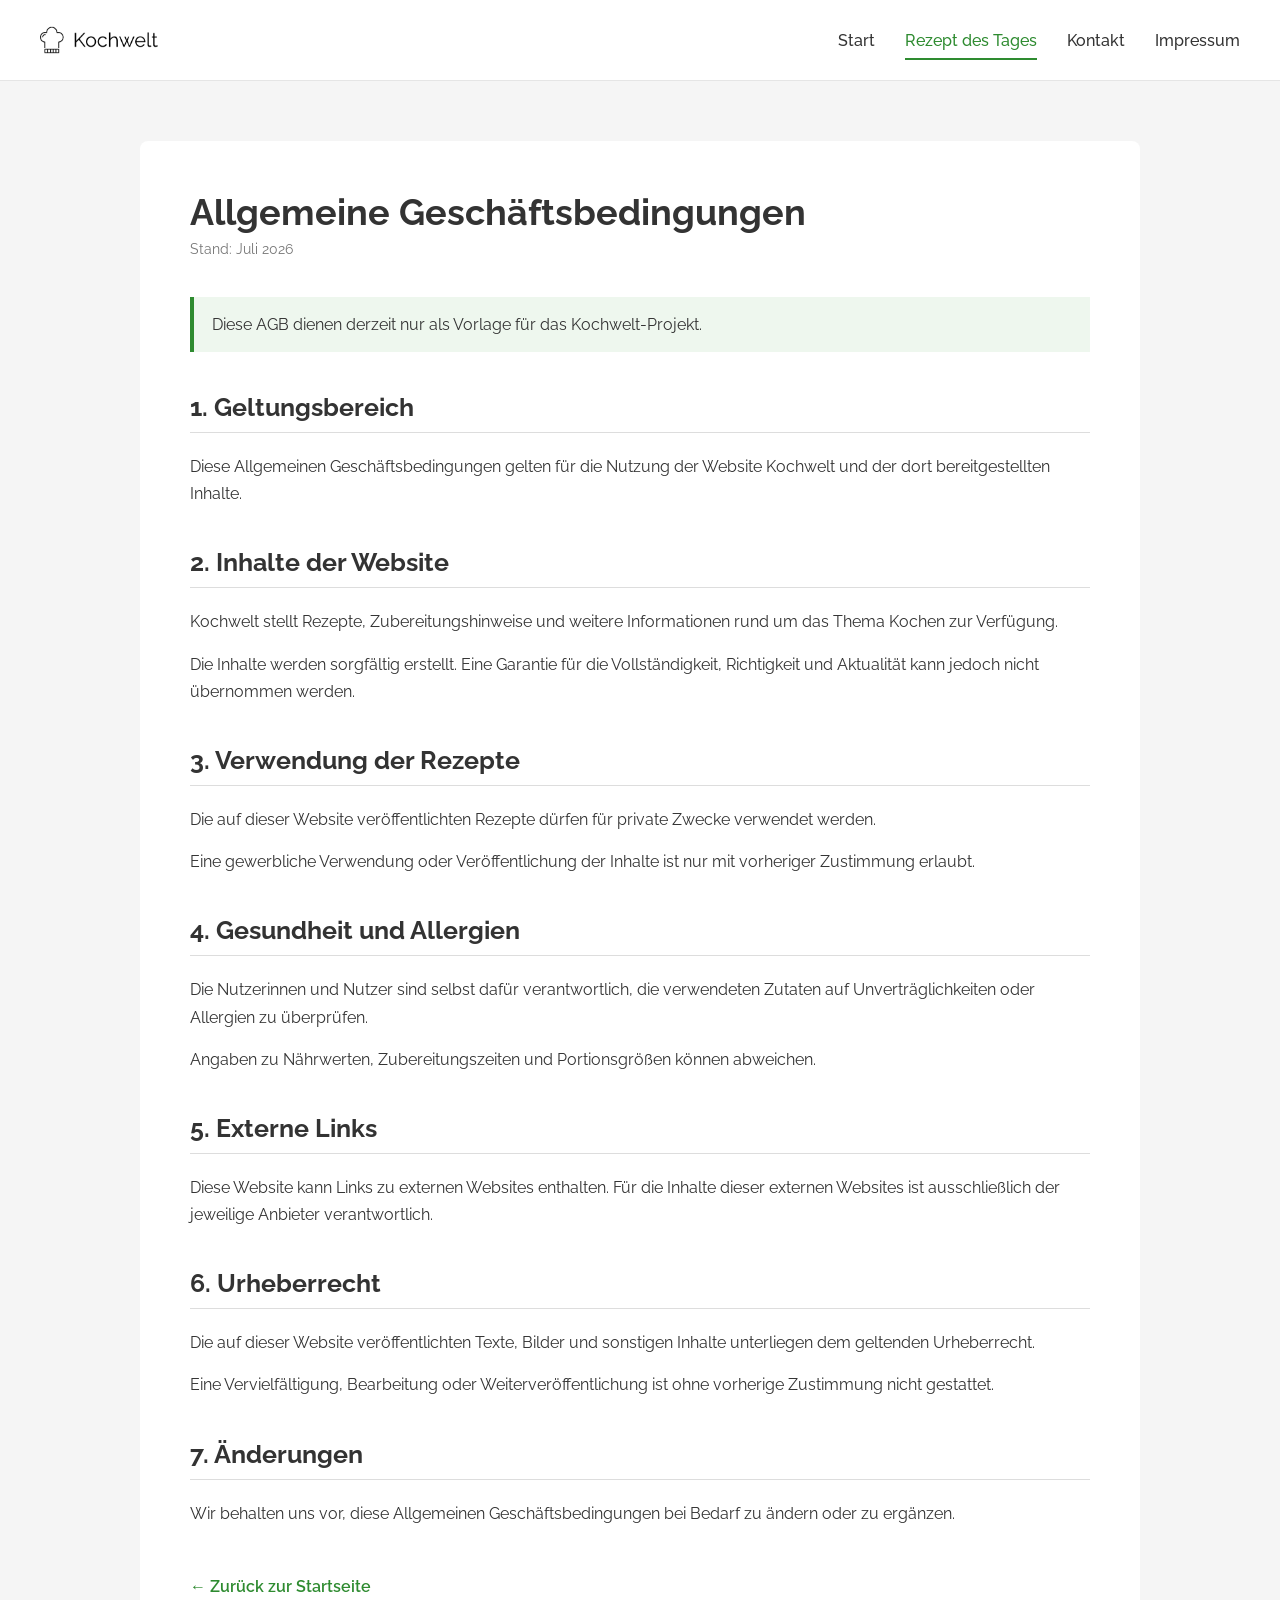
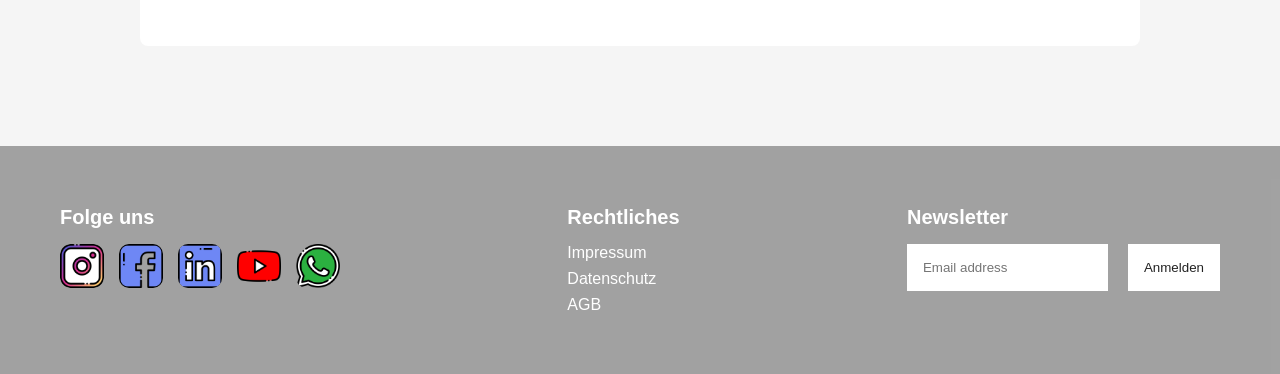
==== pages/agb.html @ c08551be "agb & datenschutz seiten 6 anpassungen mit href's" ====
<!doctype html>
<html lang="en">
  <head>
    <meta charset="UTF-8" />
    <meta name="viewport" content="width=device-width, initial-scale=1.0" />
    <title>Kochwelt - AGB's</title>
    <link rel="icon" type="image/svg+xml" href="../assets/img/logo_small.png" />
    <link rel="stylesheet" href="../css/style.css" />
    <link rel="stylesheet" href="../css/fonts.css" />
  </head>

  <body>
    <header>
      <nav class="navbar">
        <div class="nav-inner">
          <a href="../index.html" class="logo">
            <img src="../assets/img/logo.png" alt="Kochwelt" />
          </a>

          <ul class="nav-links">
            <li><a href="../index.html">Start</a></li>
            <li>
              <a href="./bestoftheday.html" class="active">Rezept des Tages</a>
            </li>
            <li><a href="./kontakt.html">Kontakt</a></li>
            <li><a href="./impressum.html">Impressum</a></li>
          </ul>
        </div>
      </nav>
    </header>

    <main class="rechtliches-main">
      <article class="rechtliches-container">
        <h1>Allgemeine Geschäftsbedingungen</h1>

        <p class="rechtliches-stand">Stand: Juli 2026</p>

        <div class="rechtliches-hinweis">
          Diese AGB dienen derzeit nur als Vorlage für das Kochwelt-Projekt.
        </div>

        <section class="rechtliches-abschnitt">
          <h2>1. Geltungsbereich</h2>

          <p>
            Diese Allgemeinen Geschäftsbedingungen gelten für die Nutzung der
            Website Kochwelt und der dort bereitgestellten Inhalte.
          </p>
        </section>

        <section class="rechtliches-abschnitt">
          <h2>2. Inhalte der Website</h2>

          <p>
            Kochwelt stellt Rezepte, Zubereitungshinweise und weitere
            Informationen rund um das Thema Kochen zur Verfügung.
          </p>

          <p>
            Die Inhalte werden sorgfältig erstellt. Eine Garantie für die
            Vollständigkeit, Richtigkeit und Aktualität kann jedoch nicht
            übernommen werden.
          </p>
        </section>

        <section class="rechtliches-abschnitt">
          <h2>3. Verwendung der Rezepte</h2>

          <p>
            Die auf dieser Website veröffentlichten Rezepte dürfen für private
            Zwecke verwendet werden.
          </p>

          <p>
            Eine gewerbliche Verwendung oder Veröffentlichung der Inhalte ist
            nur mit vorheriger Zustimmung erlaubt.
          </p>
        </section>

        <section class="rechtliches-abschnitt">
          <h2>4. Gesundheit und Allergien</h2>

          <p>
            Die Nutzerinnen und Nutzer sind selbst dafür verantwortlich, die
            verwendeten Zutaten auf Unverträglichkeiten oder Allergien zu
            überprüfen.
          </p>

          <p>
            Angaben zu Nährwerten, Zubereitungszeiten und Portionsgrößen können
            abweichen.
          </p>
        </section>

        <section class="rechtliches-abschnitt">
          <h2>5. Externe Links</h2>

          <p>
            Diese Website kann Links zu externen Websites enthalten. Für die
            Inhalte dieser externen Websites ist ausschließlich der jeweilige
            Anbieter verantwortlich.
          </p>
        </section>

        <section class="rechtliches-abschnitt">
          <h2>6. Urheberrecht</h2>

          <p>
            Die auf dieser Website veröffentlichten Texte, Bilder und sonstigen
            Inhalte unterliegen dem geltenden Urheberrecht.
          </p>

          <p>
            Eine Vervielfältigung, Bearbeitung oder Weiterveröffentlichung ist
            ohne vorherige Zustimmung nicht gestattet.
          </p>
        </section>

        <section class="rechtliches-abschnitt">
          <h2>7. Änderungen</h2>

          <p>
            Wir behalten uns vor, diese Allgemeinen Geschäftsbedingungen bei
            Bedarf zu ändern oder zu ergänzen.
          </p>
        </section>

        <a class="rechtliches-zurück" href="../index.html">
          ← Zurück zur Startseite
        </a>
      </article>
    </main>

    <footer class="footer">
      <!-- Social Media -->
      <div class="footer-bereich">
        <h4>Folge uns</h4>

        <div class="footer-icons">
          <a href="https://www.instagram.com/" target="_blank"
            ><img src="../assets/img/instagram.png" alt="Instagram"
          /></a>
          <a href="https://www.facebook.com/" target="_blank"
            ><img src="../assets/img/facebook.png" alt="Facebook"
          /></a>
          <a href="https://www.linkedin.com/" target="_blank"
            ><img src="../assets/img/linkedin.png" alt="LinkedIn"
          /></a>
          <a href="https://youtube.com/" target="_blank"
            ><img src="../assets/img/youtube.png" alt="YouTube"
          /></a>
          <a href="https://www.whatsapp.com/?lang=de" target="_blank"
            ><img src="../assets/img/whatsapp.png" alt="WhatsApp"
          /></a>
        </div>
      </div>

      <!-- Rechtliches -->
      <div class="footer-bereich">
        <h4>Rechtliches</h4>

        <ul class="rechtliches-liste">
          <li>
            <a href="./impressum.html">Impressum</a>
          </li>
          <li>
            <a href="./datenschutz.html">Datenschutz</a>
          </li>
          <li><a href="./agb.html"> AGB</a></li>
        </ul>
      </div>

      <!-- Newsletter -->
      <div class="footer-bereich">
        <h4>Newsletter</h4>

        <form class="footer-form">
          <input required type="email" placeholder="Email address" />

          <button type="submit">Anmelden</button>
        </form>
      </div>
    </footer>
  </body>
</html>
---- css/style.css ----
* {
  margin: 0;
  padding: 0;
  box-sizing: border-box;
}

/* ---------- Header ---------- */
.navbar {
  position: static;
  background-color: #ffffff;
  border-bottom: 1px solid #e5e5e5;
  font-family: "Raleway", sans-serif;
}

.nav-inner {
  display: flex;
  align-items: center;
  justify-content: space-between;
  max-width: 1440px;
  margin: 0 auto;
  padding: 0 40px;
  height: 80px;
}

.logo {
  display: flex;
  align-items: center;
  text-decoration: none;
}

.logo img {
  height: 40px;
}

.nav-links {
  display: flex;
  align-items: center;
  gap: 30px;
  list-style: none;
  margin: 0;
  padding: 0;
}

.nav-links a {
  text-decoration: none;
  color: #333333;
  font-size: 16px;
  font-weight: 500;
  padding-bottom: 8px;
}

.nav-links a.active {
  color: #2e8b30;
  border-bottom: 2px solid #2e8b30;
}

/* ---------- Footer ---------- */

.footer {
  display: flex;
  justify-content: space-between;
  gap: 40px;
  background-color: rgb(122, 122, 122, 0.7);
  color: white;
  padding: 60px;
  font-family: "Gill Sans", "Gill Sans MT", Calibri, "Trebuchet MS", sans-serif;
}

/* Die einzelnen Bereiche im Footer */
.footer-bereich {
  display: flex;
  flex-direction: column;
  gap: 15px;
}

/* Überschriften */
.footer-bereich h4 {
  margin: 0;
  font-size: 20px;
}

/* Social-Media-Icons nebeneinander */
.footer-icons {
  display: flex;
  gap: 15px;
}

/* Alle Bilder innerhalb von footer-icons */
.footer-icons img {
  width: 44px;
  height: 44px;
}

/* Aufzählungszeichen entfernen */
.rechtliches-liste {
  display: flex;
  flex-direction: column;
  gap: 8px;
  list-style: none;
}

/* Unterstreichung entfernen und Schriftfarbe ändern */
.rechtliches-liste a {
  color: white;
  text-decoration: none;
}

/* Eingabefeld und Button nebeneinander */
.footer-form {
  display: flex;
  gap: 20px;
}

.footer-form input {
  padding: 16px;
  border: none;
}

.footer-form button {
  padding: 10px 16px;
  border: none;
  background-color: white;
  color: #222;
  cursor: pointer;
}
/*MAIN-BEREICH*/

body {
  font-family: "raleway", sans-serif;
  box-sizing: border-box;
  margin: 0;
  display: flex;
  flex-direction: column;
  min-height: 100vh;
}
main {
  flex: 1;
}
img {
  border-radius: 10px;
}

.hero {
  margin-top: 30px;
  display: flex;
  justify-content: space-between;
  align-items: center;
  gap: 30px;
  padding-inline: max(120px, calc(50% - 720px));
}

.picture-croissant {
  width: 45%;
  height: 270px;
  object-fit: cover;
}
.hero-text {
  width: 55%;
  display: flex;
  flex-direction: column;
  justify-content: space-between;
}
.heading-hero {
  font-family: raleway;
}
.text-hero {
  font-family: raleway;
  margin-bottom: 70px;
}
.button-hero {
  font-family: raleway;
  text-decoration: none;
  background-color: #008000eb;
  color: white;
  padding: 8px;
  display: inline-block;
  width: 40%;
  text-align: center;
}

.heading-section {
  font-family: raleway;
  text-align: center;
}
.picture-section {
  width: 100%;
  height: 250px;
  object-fit: cover;
}
.recipe-section {
  margin-top: 60px;
  height: 70dvh;
  background-color: #8080805e;
  padding-inline: max(120px, calc(50% - 720%));
  display: flex;
  flex-direction: column;
  justify-content: space-around;
  align-items: center;
}

.picture-box {
  display: flex;
  align-items: center;
  gap: 90px;
}
.picture-link {
  display: block;
  text-decoration: none;
  font-family: raleway;
  text-align: center;
  width: 100%;
}
.picture-text {
  text-align: center;
  width: 100%;
  font-family: raleway;
}
.wok-section {
  margin-top: 30px;
  padding-inline: max(120px, calc(50% - 720px));
}
.heading-wok {
  font-family: raleway;
  text-align: center;
}
.wok-box {
  display: flex;
  justify-content: space-between;
  align-items: center;
}
.picture-wok {
  width: 30%;
  height: 250px;
  object-fit: cover;
}

/* ---------- Anfang Rezeptseite Brokkoli-Auflauf  ---------- */

.rezept-main {
  max-width: 1000px;
  margin: 0 auto;
  padding: 60px 40px 100px 40px;
  font-family: "Raleway", sans-serif;
  color: #333333;
}

.rezept-titel {
  font-size: 36px;
  font-weight: 700;
  margin-bottom: 30px;
}

.rezept-bild {
  width: 100%;
  max-height: 400px;
  object-fit: cover;
  border-radius: 8px;
  margin-bottom: 30px;
}

.rezept-meta {
  display: flex;
  gap: 15px;
  margin-bottom: 30px;
}

.meta-item {
  background-color: #f0f0f0;
  border-radius: 20px;
  padding: 8px 16px;
  font-size: 14px;
  color: #555555;
}

.rezept-trenner {
  border: none;
  border-top: 1px solid #e5e5e5;
  margin-bottom: 30px;
}

.portionen-bereich {
  display: flex;
  align-items: center;
  gap: 15px;
  margin-bottom: 30px;
}

.portionen-bereich label {
  font-size: 16px;
}

.portionen-input {
  width: 60px;
  padding: 10px;
  border: 1px solid #cccccc;
  border-radius: 4px;
  text-align: center;
  font-size: 16px;
}

.portionen-btn {
  padding: 10px 24px;
  border: none;
  border-radius: 4px;
  background-color: #2e8b30;
  color: white;
  font-weight: 600;
  cursor: pointer;
}

.zutaten-liste {
  list-style: none;
  margin-bottom: 40px;
}

.zutaten-liste li {
  background-color: #f0f0f0;
  padding: 16px 20px;
  margin-bottom: 10px;
  border-radius: 4px;
  font-size: 16px;
}

.zubereitung-titel {
  font-size: 26px;
  font-weight: 700;
  margin-bottom: 20px;
}

.zeit-info-box {
  display: flex;
  gap: 40px;
  background-color: #f5f5f5;
  border-radius: 8px;
  padding: 20px 30px;
  margin-bottom: 40px;
}

.zeit-info-item {
  display: flex;
  align-items: center;
  gap: 12px;
}

.zeit-icon {
  font-size: 20px;
}

.zeit-info-text {
  display: flex;
  flex-direction: column;
}

.zeit-info-text strong {
  font-size: 16px;
  color: #333333;
}

.zeit-label {
  font-size: 13px;
  color: #777777;
}

.zubereitung-schritte {
  list-style: none;
  margin-bottom: 40px;
}

.zubereitung-schritte li {
  display: flex;
  gap: 20px;
  margin-bottom: 30px;
}

.schritt-nummer {
  flex-shrink: 0;
  width: 32px;
  height: 32px;
  border-radius: 50%;
  background-color: #d9e8d9;
  color: #414241;
  font-weight: 700;
  display: flex;
  align-items: center;
  justify-content: center;
}

.zubereitung-schritte p {
  font-size: 16px;
  line-height: 1.6;
  padding-top: 4px;
}

.autor-titel {
  font-size: 20px;
  font-weight: 700;
  margin-bottom: 20px;
}

.autor-bereich {
  display: flex;
  align-items: center;
  gap: 15px;
}

.autor-avatar {
  width: 60px;
  height: 60px;
  border-radius: 50%;
  object-fit: cover;
  background-color: #d9d9d9;
}

.autor-name {
  font-size: 18px;
  color: #333333;
}

/* ---------- ^^^^ Ende Rezeptseite Brokkoli-Auflauf  ^^^^  ---------- */

/* ---------- Anfang Kontaktseite ---------- */

.kontakt-main {
  display: flex;
  align-items: center;
}

.kontakt-section {
  width: 100%;
  display: flex;
  justify-content: center;
  padding: 40px;
}

.kontakt-box {
  width: 100%;
  max-width: 600px;
  background-color: #dddddd;
  border-radius: 8px;
  padding: 40px;
}

.kontakt-titel {
  font-family: "Raleway", sans-serif;
  font-size: 26px;
  font-weight: 700;
  color: #222222;
  margin-bottom: 30px;
}

.kontakt-form {
  display: flex;
  flex-direction: column;
  gap: 25px;
}

.form-group {
  display: flex;
  flex-direction: column;
  gap: 8px;
}

.form-group label {
  font-family: "Raleway", sans-serif;
  font-size: 15px;
  color: #333333;
}

.form-group input,
.form-group textarea {
  font-family: "Raleway", sans-serif;
  font-size: 15px;
  padding: 12px;
  border: none;
  border-radius: 4px;
  background-color: #ffffff;
  resize: vertical;
}

.kontakt-button {
  align-self: flex-start;
  font-family: "Raleway", sans-serif;
  padding: 12px 30px;
  border: none;
  border-radius: 4px;
  background-color: #2e8b30;
  color: white;
  font-weight: 600;
  cursor: pointer;
}

/* ---------- ^^^^ Ende Kontaktseite ^^^^ ---------- */

/* ---------- Anfang rechtliche Seiten ---------- */

.rechtliches-main {
  width: 100%;
  padding: 60px 40px 100px;
  background-color: #f5f5f5;
}

.rechtliches-container {
  width: 100%;
  max-width: 1000px;
  margin: auto;
  padding: 50px;
  background-color: #ffffff;
  border-radius: 8px;
  color: #333333;
}

.rechtliches-container h1 {
  margin-bottom: 8px;
  font-size: 36px;
  font-weight: 700;
}

.rechtliches-stand {
  margin-bottom: 40px;
  color: #777777;
  font-size: 14px;
}

.rechtliches-abschnitt {
  margin-bottom: 40px;
}

.rechtliches-abschnitt h2 {
  margin-bottom: 20px;
  padding-bottom: 10px;
  border-bottom: 1px solid #dddddd;
  font-size: 25px;
  font-weight: 700;
}

.rechtliches-abschnitt h3 {
  margin-bottom: 15px;
  font-size: 19px;
}

.rechtliches-abschnitt p {
  margin-bottom: 15px;
  line-height: 1.7;
}

.rechtliches-abschnitt ul {
  margin-bottom: 15px;
  padding-left: 25px;
}

.rechtliches-abschnitt li {
  margin-bottom: 8px;
  line-height: 1.6;
}

.kontakt-daten {
  padding: 20px;
  border-left: 4px solid #2e8b30;
  background-color: #f0f0f0;
  font-style: normal;
  line-height: 1.7;
}

.kontakt-daten a {
  color: #2e8b30;
  text-decoration: none;
}

.kontakt-daten a:hover {
  text-decoration: underline;
}

.rechtliches-hinweis {
  margin-bottom: 40px;
  padding: 18px;
  border-left: 4px solid #2e8b30;
  background-color: #eef7ee;
}

.rechtliches-zurück {
  display: inline-block;
  margin-top: 10px;
  color: #2e8b30;
  font-weight: 600;
  text-decoration: none;
}

.rechtliches-zurück:hover {
  text-decoration: underline;
}

/* ---------- Ende rechtliche Seiten ---------- */
---- css/fonts.css ----
/* raleway-100 - latin */
@font-face {
  font-display: swap; /* Check https://developer.mozilla.org/en-US/docs/Web/CSS/@font-face/font-display for other options. */
  font-family: 'Raleway';
  font-style: normal;
  font-weight: 100;
  src: url('../assets/fonts/raleway-v37-latin-100.woff2') format('woff2'); /* Chrome 36+, Opera 23+, Firefox 39+, Safari 12+, iOS 10+ */
}
/* raleway-100italic - latin */
@font-face {
  font-display: swap; /* Check https://developer.mozilla.org/en-US/docs/Web/CSS/@font-face/font-display for other options. */
  font-family: 'Raleway';
  font-style: italic;
  font-weight: 100;
  src: url('../assets/fonts/raleway-v37-latin-100italic.woff2') format('woff2'); /* Chrome 36+, Opera 23+, Firefox 39+, Safari 12+, iOS 10+ */
}
/* raleway-200 - latin */
@font-face {
  font-display: swap; /* Check https://developer.mozilla.org/en-US/docs/Web/CSS/@font-face/font-display for other options. */
  font-family: 'Raleway';
  font-style: normal;
  font-weight: 200;
  src: url('../assets/fonts/raleway-v37-latin-200.woff2') format('woff2'); /* Chrome 36+, Opera 23+, Firefox 39+, Safari 12+, iOS 10+ */
}
/* raleway-200italic - latin */
@font-face {
  font-display: swap; /* Check https://developer.mozilla.org/en-US/docs/Web/CSS/@font-face/font-display for other options. */
  font-family: 'Raleway';
  font-style: italic;
  font-weight: 200;
  src: url('../assets/fonts/raleway-v37-latin-200italic.woff2') format('woff2'); /* Chrome 36+, Opera 23+, Firefox 39+, Safari 12+, iOS 10+ */
}
/* raleway-300 - latin */
@font-face {
  font-display: swap; /* Check https://developer.mozilla.org/en-US/docs/Web/CSS/@font-face/font-display for other options. */
  font-family: 'Raleway';
  font-style: normal;
  font-weight: 300;
  src: url('../assets/fonts/raleway-v37-latin-300.woff2') format('woff2'); /* Chrome 36+, Opera 23+, Firefox 39+, Safari 12+, iOS 10+ */
}
/* raleway-300italic - latin */
@font-face {
  font-display: swap; /* Check https://developer.mozilla.org/en-US/docs/Web/CSS/@font-face/font-display for other options. */
  font-family: 'Raleway';
  font-style: italic;
  font-weight: 300;
  src: url('../assets/fonts/raleway-v37-latin-300italic.woff2') format('woff2'); /* Chrome 36+, Opera 23+, Firefox 39+, Safari 12+, iOS 10+ */
}
/* raleway-regular - latin */
@font-face {
  font-display: swap; /* Check https://developer.mozilla.org/en-US/docs/Web/CSS/@font-face/font-display for other options. */
  font-family: 'Raleway';
  font-style: normal;
  font-weight: 400;
  src: url('../assets/fonts/raleway-v37-latin-regular.woff2') format('woff2'); /* Chrome 36+, Opera 23+, Firefox 39+, Safari 12+, iOS 10+ */
}
/* raleway-italic - latin */
@font-face {
  font-display: swap; /* Check https://developer.mozilla.org/en-US/docs/Web/CSS/@font-face/font-display for other options. */
  font-family: 'Raleway';
  font-style: italic;
  font-weight: 400;
  src: url('../assets/fonts/raleway-v37-latin-italic.woff2') format('woff2'); /* Chrome 36+, Opera 23+, Firefox 39+, Safari 12+, iOS 10+ */
}
/* raleway-500 - latin */
@font-face {
  font-display: swap; /* Check https://developer.mozilla.org/en-US/docs/Web/CSS/@font-face/font-display for other options. */
  font-family: 'Raleway';
  font-style: normal;
  font-weight: 500;
  src: url('../assets/fonts/raleway-v37-latin-500.woff2') format('woff2'); /* Chrome 36+, Opera 23+, Firefox 39+, Safari 12+, iOS 10+ */
}
/* raleway-500italic - latin */
@font-face {
  font-display: swap; /* Check https://developer.mozilla.org/en-US/docs/Web/CSS/@font-face/font-display for other options. */
  font-family: 'Raleway';
  font-style: italic;
  font-weight: 500;
  src: url('../assets/fonts/raleway-v37-latin-500italic.woff2') format('woff2'); /* Chrome 36+, Opera 23+, Firefox 39+, Safari 12+, iOS 10+ */
}
/* raleway-600 - latin */
@font-face {
  font-display: swap; /* Check https://developer.mozilla.org/en-US/docs/Web/CSS/@font-face/font-display for other options. */
  font-family: 'Raleway';
  font-style: normal;
  font-weight: 600;
  src: url('../assets/fonts/raleway-v37-latin-600.woff2') format('woff2'); /* Chrome 36+, Opera 23+, Firefox 39+, Safari 12+, iOS 10+ */
}
/* raleway-600italic - latin */
@font-face {
  font-display: swap; /* Check https://developer.mozilla.org/en-US/docs/Web/CSS/@font-face/font-display for other options. */
  font-family: 'Raleway';
  font-style: italic;
  font-weight: 600;
  src: url('../assets/fonts/raleway-v37-latin-600italic.woff2') format('woff2'); /* Chrome 36+, Opera 23+, Firefox 39+, Safari 12+, iOS 10+ */
}
/* raleway-700 - latin */
@font-face {
  font-display: swap; /* Check https://developer.mozilla.org/en-US/docs/Web/CSS/@font-face/font-display for other options. */
  font-family: 'Raleway';
  font-style: normal;
  font-weight: 700;
  src: url('../assets/fonts/raleway-v37-latin-700.woff2') format('woff2'); /* Chrome 36+, Opera 23+, Firefox 39+, Safari 12+, iOS 10+ */
}
/* raleway-700italic - latin */
@font-face {
  font-display: swap; /* Check https://developer.mozilla.org/en-US/docs/Web/CSS/@font-face/font-display for other options. */
  font-family: 'Raleway';
  font-style: italic;
  font-weight: 700;
  src: url('../assets/fonts/raleway-v37-latin-700italic.woff2') format('woff2'); /* Chrome 36+, Opera 23+, Firefox 39+, Safari 12+, iOS 10+ */
}
/* raleway-800 - latin */
@font-face {
  font-display: swap; /* Check https://developer.mozilla.org/en-US/docs/Web/CSS/@font-face/font-display for other options. */
  font-family: 'Raleway';
  font-style: normal;
  font-weight: 800;
  src: url('../assets/fonts/raleway-v37-latin-800.woff2') format('woff2'); /* Chrome 36+, Opera 23+, Firefox 39+, Safari 12+, iOS 10+ */
}
/* raleway-800italic - latin */
@font-face {
  font-display: swap; /* Check https://developer.mozilla.org/en-US/docs/Web/CSS/@font-face/font-display for other options. */
  font-family: 'Raleway';
  font-style: italic;
  font-weight: 800;
  src: url('../assets/fonts/raleway-v37-latin-800italic.woff2') format('woff2'); /* Chrome 36+, Opera 23+, Firefox 39+, Safari 12+, iOS 10+ */
}
/* raleway-900 - latin */
@font-face {
  font-display: swap; /* Check https://developer.mozilla.org/en-US/docs/Web/CSS/@font-face/font-display for other options. */
  font-family: 'Raleway';
  font-style: normal;
  font-weight: 900;
  src: url('../assets/fonts/raleway-v37-latin-900.woff2') format('woff2'); /* Chrome 36+, Opera 23+, Firefox 39+, Safari 12+, iOS 10+ */
}
/* raleway-900italic - latin */
@font-face {
  font-display: swap; /* Check https://developer.mozilla.org/en-US/docs/Web/CSS/@font-face/font-display for other options. */
  font-family: 'Raleway';
  font-style: italic;
  font-weight: 900;
  src: url('../assets/fonts/raleway-v37-latin-900italic.woff2') format('woff2'); /* Chrome 36+, Opera 23+, Firefox 39+, Safari 12+, iOS 10+ */
}
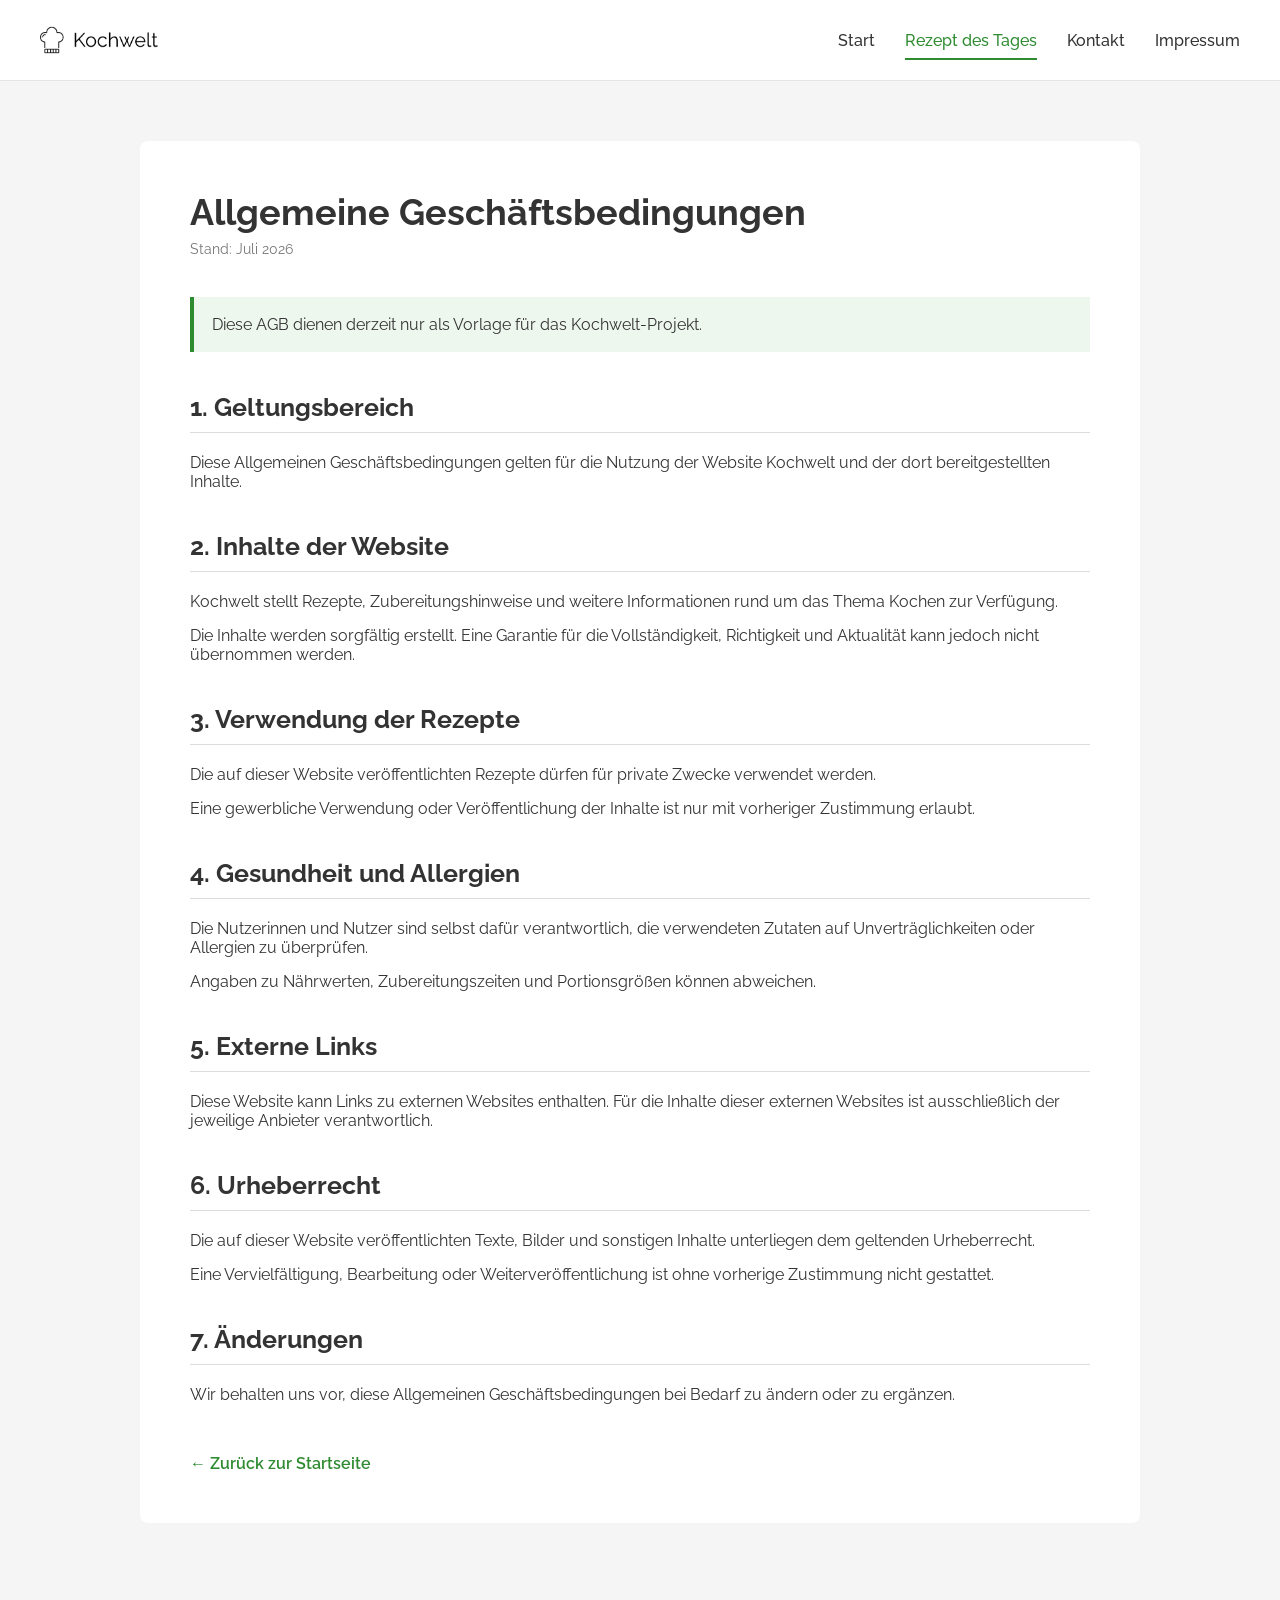
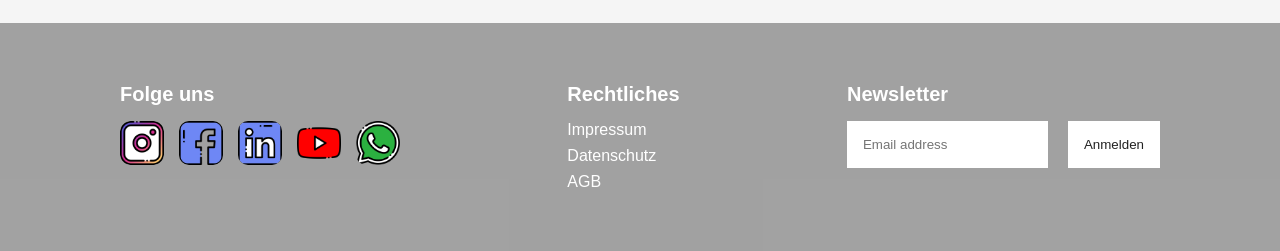
==== commit 46f0d225: "add Burger-menue" ====
--- a/pages/agb.html
+++ b/pages/agb.html
@@ -17,6 +17,13 @@
             <img src="../assets/img/logo.png" alt="Kochwelt" />
           </a>
 
+          <input type="checkbox" id="nav-toggle" class="nav-toggle" hidden />
+          <label for="nav-toggle" class="burger" aria-label="Menü öffnen/schließen">
+            <span></span>
+            <span></span>
+            <span></span>
+          </label>
+          <label for="nav-toggle" class="nav-overlay"></label>
           <ul class="nav-links">
             <li><a href="../index.html">Start</a></li>
             <li>
--- a/css/style.css
+++ b/css/style.css
@@ -2,6 +2,16 @@
   margin: 0;
   padding: 0;
   box-sizing: border-box;
+}
+
+/* Kein horizontales Scrollen + Bilder nie breiter als ihr Container */
+html,
+body {
+  overflow-x: hidden;
+}
+
+img {
+  max-width: 100%;
 }
 
 /* ---------- Header ---------- */
@@ -54,6 +64,13 @@
   border-bottom: 2px solid #2e8b30;
 }
 
+/* Burger-Menü: auf Desktop komplett ausgeblendet */
+.nav-toggle,
+.burger,
+.nav-overlay {
+  display: none;
+}
+
 /* ---------- Footer ---------- */
 
 .footer {
@@ -62,7 +79,8 @@
   gap: 40px;
   background-color: rgb(122, 122, 122, 0.7);
   color: white;
-  padding: 60px;
+  padding-block: 60px;
+  padding-inline: max(120px, calc(50% - 720px));
   font-family: "Gill Sans", "Gill Sans MT", Calibri, "Trebuchet MS", sans-serif;
 }
 
@@ -83,6 +101,7 @@
 .footer-icons {
   display: flex;
   gap: 15px;
+  flex-wrap: wrap;
 }
 
 /* Alle Bilder innerhalb von footer-icons */
@@ -114,6 +133,7 @@
 .footer-form input {
   padding: 16px;
   border: none;
+  min-width: 0;
 }
 
 .footer-form button {
@@ -160,8 +180,9 @@
   flex-direction: column;
   justify-content: space-between;
 }
-.heading-hero {
-  font-family: raleway;
+.heading-hero{
+    font-family: raleway;
+
 }
 .text-hero {
   font-family: raleway;
@@ -187,15 +208,16 @@
   height: 250px;
   object-fit: cover;
 }
-.recipe-section {
-  margin-top: 60px;
-  height: 70dvh;
-  background-color: #8080805e;
-  padding-inline: max(120px, calc(50% - 720%));
-  display: flex;
-  flex-direction: column;
-  justify-content: space-around;
-  align-items: center;
+.recipe-section{
+    margin-top: 60px;
+    padding-block: 60px;
+    background-color: #8080805e;
+    padding-inline: max(120px, calc(50% - 720px));
+    display: flex;
+    flex-direction: column;
+    justify-content: center;
+    align-items: center;
+    gap: 40px;
 }
 
 .picture-box {
@@ -215,23 +237,203 @@
   width: 100%;
   font-family: raleway;
 }
-.wok-section {
-  margin-top: 30px;
-  padding-inline: max(120px, calc(50% - 720px));
+.wok-section{
+    margin-top: 30px;
+    margin-bottom: 60px;
+    padding-inline: max(120px, calc(50% - 720px));
 }
 .heading-wok {
   font-family: raleway;
   text-align: center;
 }
-.wok-box {
-  display: flex;
-  justify-content: space-between;
-  align-items: center;
+.wok-box{
+    display: flex;
+    justify-content: space-between;
+    align-items: center;
+    gap: 30px;
 }
 .picture-wok {
   width: 30%;
   height: 250px;
   object-fit: cover;
+}
+
+/* ---------- Responsive: bis 320px optimiert ---------- */
+
+/* Tablet / kleiner Desktop: Padding reduzieren */
+@media (max-width: 1024px) {
+  .hero,
+  .recipe-section,
+  .wok-section {
+    padding-inline: 40px;
+  }
+  .picture-box {
+    gap: 40px;
+  }
+}
+
+/* Sektionen untereinander stapeln */
+@media (max-width: 768px) {
+  .hero {
+    flex-direction: column;
+    align-items: stretch;
+  }
+  .picture-croissant,
+  .hero-text {
+    width: 100%;
+  }
+  .text-hero {
+    margin-bottom: 30px;
+  }
+  .button-hero {
+    width: 100%;
+  }
+
+  .recipe-section {
+    height: auto;
+    padding-block: 40px;
+    gap: 30px;
+  }
+  .picture-box {
+    flex-direction: column;
+    gap: 30px;
+    width: 100%;
+  }
+  .recipe {
+    width: 100%;
+  }
+
+  .wok-box {
+    flex-direction: column;
+    align-items: stretch;
+  }
+  .picture-wok {
+    width: 100%;
+  }
+
+  .footer {
+    flex-wrap: wrap;
+    gap: 30px;
+    padding: 40px;
+  }
+}
+
+/* Smartphone */
+@media (max-width: 600px) {
+  .nav-inner {
+    flex-direction: row;
+    justify-content: space-between;
+    align-items: center;
+    height: 70px;
+    padding: 0 20px;
+  }
+
+  /* Burger-Icon anzeigen */
+  .burger {
+    display: flex;
+    flex-direction: column;
+    justify-content: space-between;
+    width: 30px;
+    height: 22px;
+    cursor: pointer;
+    z-index: 1002;
+  }
+  .burger span {
+    display: block;
+    width: 100%;
+    height: 3px;
+    border-radius: 2px;
+    background-color: #333333;
+    transition: transform 0.3s ease, opacity 0.3s ease;
+  }
+
+  /* Menü-Panel: fährt von rechts herein */
+  .nav-links {
+    position: fixed;
+    top: 0;
+    right: 0;
+    height: 100vh;
+    width: 75%;
+    max-width: 300px;
+    flex-direction: column;
+    justify-content: space-evenly;
+    align-items: center;
+    gap: 0;
+    padding: 90px 32px 40px;
+    background-color: #ffffff;
+    box-shadow: -4px 0 16px rgba(0, 0, 0, 0.15);
+    transform: translateX(100%);
+    transition: transform 0.3s ease;
+    z-index: 1001;
+  }
+  .nav-links li {
+    width: 100%;
+    text-align: center;
+  }
+  .nav-links a {
+    font-size: 18px;
+  }
+
+  /* Geöffneter Zustand */
+  .nav-toggle:checked ~ .nav-links {
+    transform: translateX(0);
+  }
+
+  /* Abdunkelnder Hintergrund (klick schließt das Menü) */
+  .nav-toggle:checked ~ .nav-overlay {
+    display: block;
+    position: fixed;
+    inset: 0;
+    background-color: rgba(0, 0, 0, 0.4);
+    z-index: 1000;
+  }
+
+  /* Burger -> X Animation */
+  .nav-toggle:checked ~ .burger span:nth-child(1) {
+    transform: translateY(9.5px) rotate(45deg);
+  }
+  .nav-toggle:checked ~ .burger span:nth-child(2) {
+    opacity: 0;
+  }
+  .nav-toggle:checked ~ .burger span:nth-child(3) {
+    transform: translateY(-9.5px) rotate(-45deg);
+  }
+
+  .hero,
+  .recipe-section,
+  .wok-section {
+    padding-inline: 20px;
+  }
+
+  .text-hero br {
+    display: none;
+  }
+
+  .footer {
+    flex-direction: column;
+    padding: 32px 20px;
+  }
+  .footer-form {
+    flex-direction: column;
+    gap: 12px;
+  }
+  .footer-form button {
+    width: 100%;
+  }
+}
+
+/* Sehr schmale Geräte bis 320px */
+@media (max-width: 380px) {
+  .nav-links {
+    gap: 10px;
+    font-size: 14px;
+  }
+  .nav-links a {
+    font-size: 14px;
+  }
+  .picture-croissant {
+    height: 200px;
+  }
 }
 
 /* ---------- Anfang Rezeptseite Brokkoli-Auflauf  ---------- */
@@ -248,6 +450,7 @@
   font-size: 36px;
   font-weight: 700;
   margin-bottom: 30px;
+  overflow-wrap: break-word;
 }
 
 .rezept-bild {
@@ -262,6 +465,7 @@
   display: flex;
   gap: 15px;
   margin-bottom: 30px;
+  flex-wrap: wrap;
 }
 
 .meta-item {
@@ -283,6 +487,7 @@
   align-items: center;
   gap: 15px;
   margin-bottom: 30px;
+  flex-wrap: wrap;
 }
 
 .portionen-bereich label {
@@ -334,6 +539,7 @@
   border-radius: 8px;
   padding: 20px 30px;
   margin-bottom: 40px;
+  flex-wrap: wrap;
 }
 
 .zeit-info-item {
@@ -491,6 +697,56 @@
 
 /* ---------- ^^^^ Ende Kontaktseite ^^^^ ---------- */
 
+
+
+/*IMPRESSUM*/
+
+
+.main {
+  padding: 60px 0;
+}
+
+.impressum {
+  padding: 48px;
+  background-color: #ffffff;
+  
+}
+
+.impressum h1 {
+  font-family: raleway;
+  margin-top: 0;
+  margin-bottom: 36px;
+  font-size: clamp(2rem, 5vw, 3rem);
+  line-height: 1.2;
+}
+
+.impressum section {
+  padding-bottom: 24px;
+  margin-bottom: 28px;
+  border-bottom: 1px solid #e5e5e5;
+}
+
+.impressum h2 {
+  font-family: raleway;
+  margin-top: 0;
+  margin-bottom: 12px;
+  font-size: 1.35rem;
+}
+
+.impressum p {
+  font-family: raleway;
+  margin-top: 0;
+  margin-bottom: 12px;
+}
+
+address {
+  font-family: raleway;
+  font-style: normal;
+}
+
+
+
+
 /* ---------- Anfang rechtliche Seiten ---------- */
 
 .rechtliches-main {
@@ -540,7 +796,6 @@
 
 .rechtliches-abschnitt p {
   margin-bottom: 15px;
-  line-height: 1.7;
 }
 
 .rechtliches-abschnitt ul {
@@ -550,7 +805,6 @@
 
 .rechtliches-abschnitt li {
   margin-bottom: 8px;
-  line-height: 1.6;
 }
 
 .kontakt-daten {
@@ -558,7 +812,6 @@
   border-left: 4px solid #2e8b30;
   background-color: #f0f0f0;
   font-style: normal;
-  line-height: 1.7;
 }
 
 .kontakt-daten a {
@@ -590,3 +843,25 @@
 }
 
 /* ---------- Ende rechtliche Seiten ---------- */
+/* Rezept- und Kontaktseite auf Smartphone */
+@media (max-width: 600px) {
+  .rezept-main {
+    padding: 32px 20px 60px 20px;
+  }
+  .rezept-titel {
+    font-size: 28px;
+  }
+  .zeit-info-box {
+    gap: 20px;
+    padding: 20px;
+  }
+
+  .kontakt-section {
+    padding: 24px 16px;
+  }
+  .kontakt-box {
+    padding: 24px;
+  }
+}
+
+/* ---------- ^^^^ Ende Kontaktseite ^^^^ ---------- */
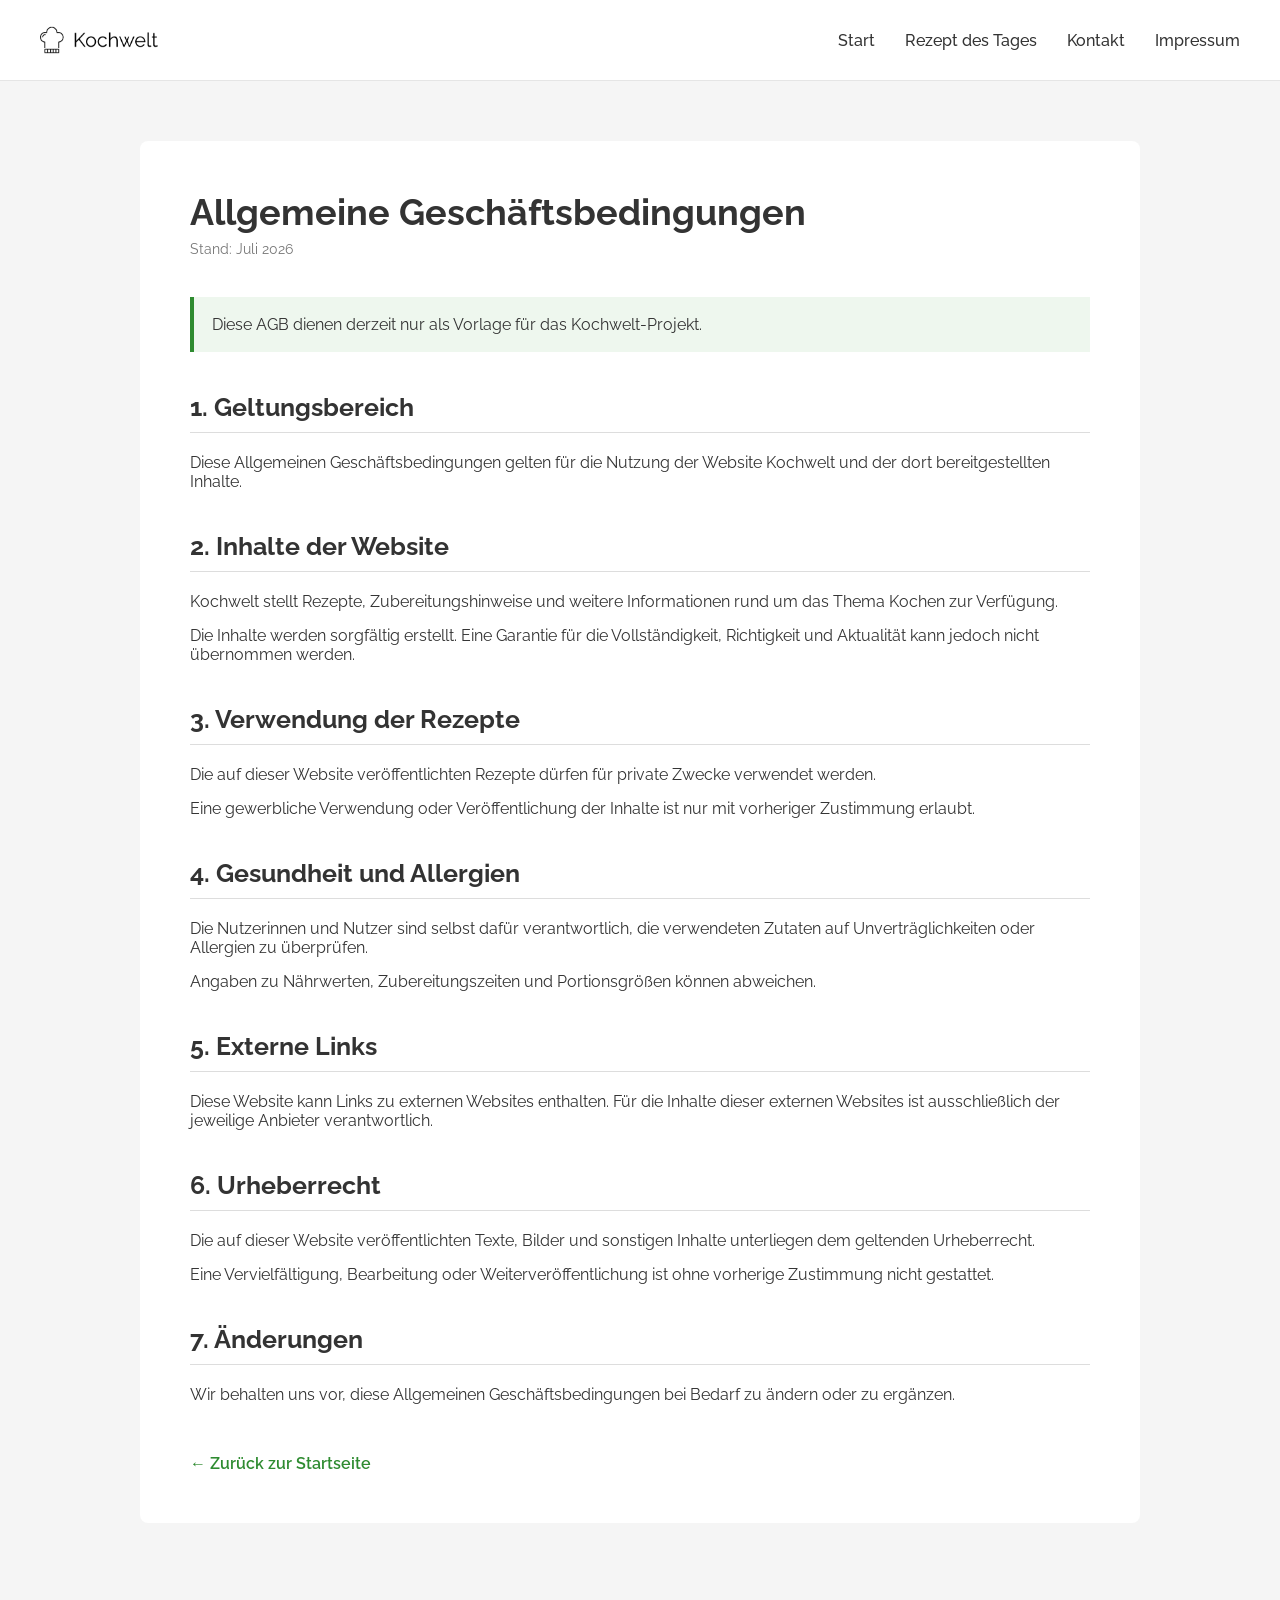
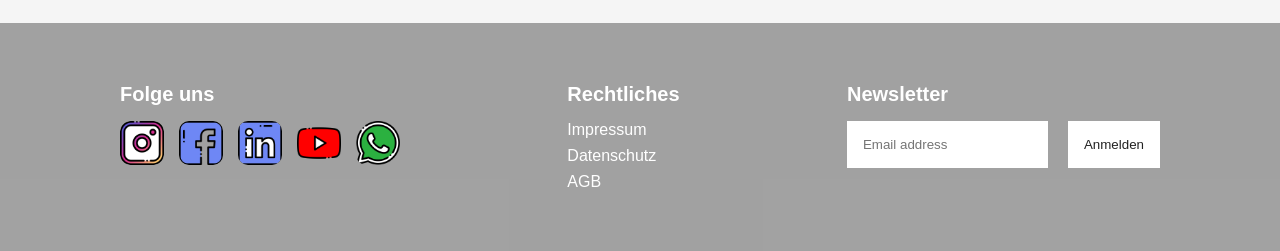
==== commit 7eceff3e: "header linie update" ====
--- a/pages/agb.html
+++ b/pages/agb.html
@@ -18,7 +18,11 @@
           </a>
 
           <input type="checkbox" id="nav-toggle" class="nav-toggle" hidden />
-          <label for="nav-toggle" class="burger" aria-label="Menü öffnen/schließen">
+          <label
+            for="nav-toggle"
+            class="burger"
+            aria-label="Menü öffnen/schließen"
+          >
             <span></span>
             <span></span>
             <span></span>
@@ -27,7 +31,7 @@
           <ul class="nav-links">
             <li><a href="../index.html">Start</a></li>
             <li>
-              <a href="./bestoftheday.html" class="active">Rezept des Tages</a>
+              <a href="./bestoftheday.html">Rezept des Tages</a>
             </li>
             <li><a href="./kontakt.html">Kontakt</a></li>
             <li><a href="./impressum.html">Impressum</a></li>
--- a/css/style.css
+++ b/css/style.css
@@ -319,7 +319,7 @@
 }
 
 /* Smartphone */
-@media (max-width: 600px) {
+@media (max-width: 615px) {
   .nav-inner {
     flex-direction: row;
     justify-content: space-between;
@@ -356,9 +356,9 @@
     width: 75%;
     max-width: 300px;
     flex-direction: column;
-    justify-content: space-evenly;
+    justify-content: flex-start;
     align-items: center;
-    gap: 0;
+    gap: 28px;
     padding: 90px 32px 40px;
     background-color: #ffffff;
     box-shadow: -4px 0 16px rgba(0, 0, 0, 0.15);
@@ -862,6 +862,23 @@
   .kontakt-box {
     padding: 24px;
   }
+
+  /* Rechtliche Seiten (Impressum, Datenschutz, AGB) */
+  .rechtliches-main {
+    padding: 32px 16px 60px;
+  }
+  .rechtliches-container {
+    padding: 28px 20px;
+  }
+  .rechtliches-container h1 {
+    font-size: 28px;
+  }
+  .rechtliches-abschnitt h2 {
+    font-size: 21px;
+  }
+  .kontakt-daten {
+    overflow-wrap: break-word;
+  }
 }
 
 /* ---------- ^^^^ Ende Kontaktseite ^^^^ ---------- */
